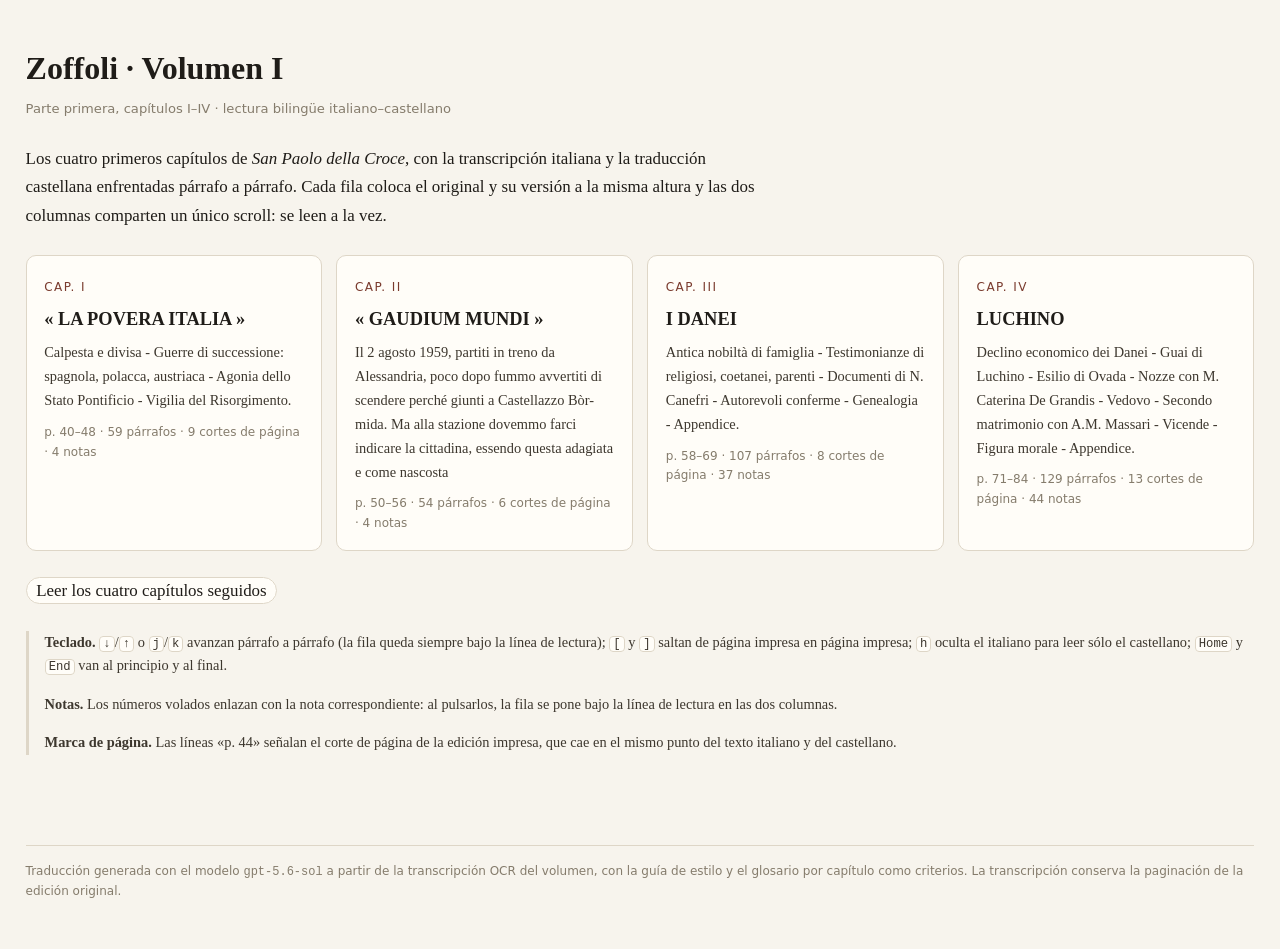
==== index.html @ 3b797a05 "Lectura bilingüe Zoffoli I: cuatro capítulos (sitio generado)" ====
<!DOCTYPE html>
<html lang="es">
<head>
<meta charset="utf-8">
<meta name="viewport" content="width=device-width, initial-scale=1">
<title>Zoffoli · Vol. I — lectura bilingüe</title>
<link rel="stylesheet" href="assets/style.css">
</head>
<body>
<main class="wrap">
<header class="cover">
  <h1>Zoffoli · Volumen I</h1>
  <p class="sub">Parte primera, capítulos I–IV · lectura bilingüe italiano–castellano</p>
  <p class="lead">Los cuatro primeros capítulos de <em>San Paolo della Croce</em>, con la
  transcripción italiana y la traducción castellana enfrentadas párrafo a párrafo. Cada
  fila coloca el original y su versión a la misma altura y las dos columnas comparten un
  único scroll: se leen a la vez.</p>
  <div class="cards">
    <a class="card" href="006_p1_c01_la_povera_italia.html"><span class="num">CAP. I</span><h2>« LA POVERA ITALIA »</h2><p>Calpesta e divisa - Guerre di successione: spagnola, polacca, austriaca - Agonia dello Stato Pontificio - Vigilia del Risorgimento.</p><p class="stats">p. 40–48 · 59 párrafos · 9 cortes de página · 4 notas</p></a><a class="card" href="007_p1_c02_gaudium_mundi.html"><span class="num">CAP. II</span><h2>« GAUDIUM MUNDI »</h2><p>Il 2 agosto 1959, partiti in treno da Alessandria, poco dopo fummo avvertiti di scendere perché giunti a Castellazzo Bòr-mida. Ma alla stazione dovemmo farci indicare la cittadina, essendo questa adagiata e come nascosta</p><p class="stats">p. 50–56 · 54 párrafos · 6 cortes de página · 4 notas</p></a><a class="card" href="008_p1_c03_i_danei.html"><span class="num">CAP. III</span><h2>I DANEI</h2><p>Antica nobiltà di famiglia - Testimonianze di religiosi, coetanei, parenti - Documenti di N. Canefri - Autorevoli conferme - Genealogia - Appendice.</p><p class="stats">p. 58–69 · 107 párrafos · 8 cortes de página · 37 notas</p></a><a class="card" href="009_p1_c04_luchino.html"><span class="num">CAP. IV</span><h2>LUCHINO</h2><p>Declino economico dei Danei - Guai di Luchino - Esilio di Ovada - Nozze con M. Caterina De Grandis - Vedovo - Secondo matrimonio con A.M. Massari - Vicende - Figura morale - Appendice.</p><p class="stats">p. 71–84 · 129 párrafos · 13 cortes de página · 44 notas</p></a>
  </div>
  <p><a class="btn" href="completo.html">Leer los cuatro capítulos seguidos</a></p>
  <div class="howto">
    <p><strong>Teclado.</strong> <code>↓</code>/<code>↑</code> o <code>j</code>/<code>k</code> avanzan
    párrafo a párrafo (la fila queda siempre bajo la línea de lectura); <code>[</code> y
    <code>]</code> saltan de página impresa en página impresa; <code>h</code> oculta el
    italiano para leer sólo el castellano; <code>Home</code> y <code>End</code> van al
    principio y al final.</p>
    <p><strong>Notas.</strong> Los números volados enlazan con la nota correspondiente: al
    pulsarlos, la fila se pone bajo la línea de lectura en las dos columnas.</p>
    <p><strong>Marca de página.</strong> Las líneas «p. 44» señalan el corte de página de
    la edición impresa, que cae en el mismo punto del texto italiano y del castellano.</p>
  </div>
</header>
<footer class="page-foot">
  Traducción generada con el modelo <code>gpt-5.6-sol</code> a partir de la
  transcripción OCR del volumen, con la guía de estilo y el glosario por capítulo como
  criterios. La transcripción conserva la paginación de la edición original.
</footer>
</main>

<script src="assets/app.js"></script>
</body>
</html>
---- assets/style.css ----
/* Lectura bilingüe sincronizada — Zoffoli, Vol. I.
   Cada fila es una rejilla de dos columnas: el párrafo italiano y su traducción
   empiezan siempre a la misma altura, y como todo el documento comparte un único
   flujo de scroll, las dos columnas se siguen sin necesidad de JavaScript. */

:root {
  --ink: #1f1c18;
  --ink-soft: #3d372e;
  --muted: #857c6c;
  --line: #ded6c7;
  --line-soft: #e9e2d4;
  --bg: #f7f4ed;
  --paper: #fffdf8;
  --accent: #7a3b2e;
  --accent-soft: #f7e9e2;
  --mark: #fdf3d9;
  --font-scale: 1;
  /* Suelo tipográfico: el texto de lectura nunca baja de 10 pt, ni con A−. */
  --min-text: 10pt;
  --min-ui: 9pt;
  --col-gap: 2.6rem;
  --measure: 82rem;
  --pad: clamp(0.8rem, 2vw, 1.6rem);
  /* Aire vertical entre párrafos (dentro de la celda y entre filas). */
  --para-gap: 1rem;
  /* Hueco a la izquierda del texto para que la barra de lectura no lo tape. */
  --row-gutter: 0.6rem;
}

* { box-sizing: border-box; }
html { scroll-behavior: smooth; }
body {
  margin: 0;
  background: var(--bg);
  color: var(--ink);
  font-family: Georgia, "Iowan Old Style", "Palatino Linotype", "Times New Roman", serif;
  font-size: max(var(--min-text), calc(1.06rem * var(--font-scale)));
  line-height: 1.66;
  -webkit-text-size-adjust: 100%;
}
a { color: var(--accent); }
.wrap { max-width: var(--measure); margin: 0 auto; padding-left: var(--pad); padding-right: var(--pad); }

/* ------------------------------------------------------------------ barra */
.topbar {
  position: sticky;
  top: 0;
  z-index: 40;
  background: rgba(247, 244, 237, 0.94);
  backdrop-filter: blur(8px);
  border-bottom: 1px solid var(--line);
  font-family: system-ui, -apple-system, "Segoe UI", sans-serif;
  font-size: 0.8rem;
}
.bar {
  display: flex;
  align-items: center;
  gap: 0.5rem;
  flex-wrap: wrap;
  padding-top: 0.4rem;
  padding-bottom: 0.35rem;
}
.brand { font-weight: 600; letter-spacing: 0.02em; margin-right: 0.2rem; }
.brand a { color: inherit; text-decoration: none; }
.bar .spacer { flex: 1 1 auto; }
.btn, .bar select {
  font: inherit;
  color: var(--ink);
  background: var(--paper);
  border: 1px solid var(--line);
  border-radius: 999px;
  padding: 0.2rem 0.6rem;
  cursor: pointer;
  text-decoration: none;
  line-height: 1.5;
}
.btn:hover { border-color: var(--accent); color: var(--accent); }
.btn[aria-pressed="true"] { background: var(--accent-soft); border-color: var(--accent); color: var(--accent); }
.bar select { max-width: 8.5rem; }
.hud {
  color: var(--muted);
  font-variant-numeric: tabular-nums;
  white-space: nowrap;
}
.hud b { color: var(--ink); font-weight: 600; }
.progress { height: 2px; background: transparent; }
.progress i { display: block; height: 100%; width: 0; background: var(--accent); transition: width 0.15s linear; }

.colhead { display: grid; grid-template-columns: minmax(0, 1fr) minmax(0, 1fr); border-top: 1px solid var(--line-soft); }
.colhead .lang { display: block; padding: 0.25rem 0; color: var(--muted); letter-spacing: 0.06em; text-transform: uppercase; font-size: 0.68rem; }
.colhead .src { padding-right: calc(var(--col-gap) / 2); }
.colhead .tgt { padding-left: calc(var(--col-gap) / 2); border-left: 1px solid var(--line-soft); }
.colhead .cur { color: var(--ink); text-transform: none; letter-spacing: 0; font-size: 0.78rem; }
.colhead .cur:empty { display: none; }

/* ------------------------------------------------------------- cabecera cap. */
.chapter { margin: 2.4rem 0 0; }
.chapter-head { text-align: center; border-bottom: 1px solid var(--line); padding-bottom: 1.2rem; margin-bottom: 1.4rem; }
.cap-label { font-family: system-ui, sans-serif; font-size: 0.75rem; letter-spacing: 0.14em; text-transform: uppercase; color: var(--accent); margin: 0 0 0.4rem; }
.cap-title { font-size: 1.6rem; line-height: 1.25; margin: 0 0 0.5rem; }
.cap-meta { font-family: system-ui, sans-serif; font-size: 0.74rem; color: var(--muted); margin: 0.3rem 0 0; }
.cap-meta a { color: var(--accent); }

/* --------------------------------------------------------------- las filas */
.rows { padding-bottom: 1rem; }
.row { display: grid; grid-template-columns: minmax(0, 1fr) minmax(0, 1fr); }
.row.pair {
  scroll-margin-top: 7.5rem;
  /* El hueco a la izquierda deja sitio a la barra de lectura; el margen negativo
     devuelve el texto a su sitio para que siga alineado con la cabecera. */
  padding-left: var(--row-gutter);
  margin-left: calc(-1 * var(--row-gutter));
  margin-bottom: var(--para-gap);
}
.cell { padding: 0.15rem 0; min-width: 0; }
.cell.src { padding-right: calc(var(--col-gap) / 2); border-right: 1px solid var(--line-soft); color: var(--ink-soft); }
.cell.tgt { padding-left: calc(var(--col-gap) / 2); }
.cell > :first-child { margin-top: 0; }
.cell > :last-child { margin-bottom: 0; }
.cell p { margin: 0 0 var(--para-gap); text-align: justify; hyphens: auto; overflow-wrap: break-word; }
.cell.src p { hyphens: auto; }
.cell h1, .cell h2, .cell h3, .cell h4, .cell h5, .cell h6 { line-height: 1.3; margin: 0.2rem 0 0.8rem; }
.cell h1, .cell h2 { font-size: 1.12em; font-variant: small-caps; letter-spacing: 0.03em; text-align: center; }
.cell h3 { font-size: 1.02em; font-variant: small-caps; }
.cell h4, .cell h5, .cell h6 { font-size: 1em; font-style: italic; }
.cell hr { border: none; text-align: center; margin: 0.9rem 0; }
.cell hr::after { content: "* * *"; color: var(--muted); letter-spacing: 0.4em; }

.row.pair:hover { background: rgba(255, 255, 255, 0.7); }
.row.pair.is-cursor { background: var(--paper); box-shadow: inset 3px 0 0 var(--accent); }
.row.pair.is-cursor .cell.src { color: var(--ink); }
.row.pair.flash { animation: flash 1.6s ease-out; }

/* Línea de materias: el primer bloque del capítulo resume su contenido. */
.cell .ch-summary { font-weight: 700; text-align: center; }
@keyframes flash {
  0%, 40% { background: var(--mark); }
  100% { background: transparent; }
}

/* Marca de página impresa: separador a todo lo ancho, a la misma altura que el
   corte de página de las dos columnas. */
.row.page-row {
  display: block;
  margin: 0.5rem calc(-1 * var(--pad)) 0.7rem;
  padding: 0 var(--pad);
  text-align: center;
  border-top: 1px solid var(--line-soft);
  font-family: system-ui, sans-serif;
  font-size: max(var(--min-ui), 0.68rem);
  color: var(--muted);
  letter-spacing: 0.1em;
  scroll-margin-top: 7.5rem;
}
.row.page-row span { background: var(--bg); padding: 0 0.5rem; position: relative; top: -0.62em; }
.pb-inline {
  font-family: system-ui, sans-serif;
  font-size: max(var(--min-ui), 0.62em);
  color: var(--muted);
  border: 1px solid var(--line);
  border-radius: 3px;
  padding: 0 0.25em;
  margin: 0 0.15em;
  white-space: nowrap;
  vertical-align: 0.15em;
}

.cell .orphan { color: var(--muted); }
/* Pie de ilustración de la edición original: la traducción no lo incluye. */
.cell .caption { font-size: max(var(--min-text), 0.94em); }
.cell .caption:not(.orphan) { font-style: italic; }
.tag {
  display: inline-block;
  font-family: system-ui, sans-serif;
  font-size: max(var(--min-ui), 0.58em);
  letter-spacing: 0.06em;
  text-transform: uppercase;
  color: var(--muted);
  background: var(--bg);
  border: 1px solid var(--line);
  border-radius: 3px;
  padding: 0.1em 0.4em;
  margin-right: 0.4em;
  vertical-align: 0.12em;
  white-space: nowrap;
}
.note.note-orphan { color: var(--muted); }

/* ------------------------------------------------------------------- notas */
.note { font-size: max(var(--min-text), 0.86em); line-height: 1.5; color: var(--ink-soft); }
.note p { text-align: left; margin: 0 0 0.5rem; }
.note .note-label {
  font-family: system-ui, sans-serif;
  font-size: max(var(--min-ui), 0.78em);
  color: var(--accent);
  border: 1px solid var(--accent-soft);
  background: var(--accent-soft);
  border-radius: 999px;
  padding: 0 0.4em;
  margin-right: 0.35em;
}
sup.fnref { line-height: 0; position: relative; }
sup.fnref a { text-decoration: none; cursor: help; }
sup.fnref a:hover { text-decoration: underline; }
sup.fnref.missing { color: var(--muted); }

/* Globo con el texto de la nota al pasar el ratón (o al enfocar con el teclado). */
.fn-tip {
  display: none;
  position: absolute;
  bottom: 1.6em;
  left: 50%;
  transform: translateX(-50%);
  width: max-content;
  max-width: min(24rem, 74vw);
  max-height: 60vh;
  overflow: auto;
  padding: 0.5rem 0.7rem;
  background: var(--paper);
  border: 1px solid var(--line);
  border-radius: 8px;
  box-shadow: 0 8px 24px rgba(0, 0, 0, 0.18);
  font-family: Georgia, "Times New Roman", serif;
  font-size: max(var(--min-text), 0.86rem);
  font-weight: normal;
  line-height: 1.45;
  text-align: left;
  white-space: normal;
  color: var(--ink);
  z-index: 30;
}
.fnref:hover .fn-tip,
.fnref:focus-within .fn-tip { display: block; }

/* ------------------------------------------------------------------ índice */
.cover { padding: 2.6rem 0 1rem; }
.cover h1 { font-size: 2rem; margin: 0 0 0.2rem; }
.cover .sub { color: var(--muted); font-family: system-ui, sans-serif; font-size: 0.82rem; margin: 0 0 1.6rem; }
.cover .lead { max-width: 46rem; }
.cards { display: grid; gap: 0.9rem; grid-template-columns: repeat(auto-fit, minmax(18rem, 1fr)); margin: 1.6rem 0; }
.card {
  display: block;
  background: var(--paper);
  border: 1px solid var(--line);
  border-radius: 10px;
  padding: 1rem 1.1rem;
  text-decoration: none;
  color: inherit;
}
.card:hover { border-color: var(--accent); box-shadow: 0 6px 18px rgba(0, 0, 0, 0.06); }
.card .num { font-family: system-ui, sans-serif; font-size: 0.7rem; letter-spacing: 0.12em; text-transform: uppercase; color: var(--accent); }
.card h2 { font-size: 1.15rem; margin: 0.25rem 0 0.4rem; }
.card p { margin: 0; font-size: 0.9rem; color: var(--ink-soft); }
.card .stats { margin-top: 0.6rem; font-family: system-ui, sans-serif; font-size: 0.72rem; color: var(--muted); }
.howto { font-size: 0.9rem; color: var(--ink-soft); border-left: 3px solid var(--line); padding-left: 1rem; margin: 1.6rem 0; }
.howto code { font-size: 0.85em; background: var(--paper); border: 1px solid var(--line); border-radius: 4px; padding: 0 0.25em; }
.pager {
  display: flex;
  gap: 0.5rem;
  justify-content: space-between;
  align-items: center;
  max-width: 46rem;
  margin: 2.4rem auto 1rem;
  font-family: system-ui, sans-serif;
  font-size: 0.8rem;
}
.pager a { text-decoration: none; }

footer.page-foot {
  border-top: 1px solid var(--line);
  margin-top: 3rem;
  padding: 1rem 0 3rem;
  font-family: system-ui, sans-serif;
  font-size: 0.74rem;
  color: var(--muted);
}

/* Suelo de 9 pt para la interfaz y los textos auxiliares. */
.cap-meta, .colhead .lang, footer.page-foot,
.card .num, .card .stats { font-size: max(var(--min-ui), 0.74rem); }

/* ---------------------------------------------------------------- modos */
body.hide-src .cell.src,
body.hide-src .colhead .src { display: none; }
body.hide-src .row.pair,
body.hide-src .colhead { grid-template-columns: minmax(0, 1fr); }
body.hide-src .cell.tgt { padding-left: 0; }
body.hide-src .row.pair { max-width: 46rem; margin: 0 auto var(--para-gap); }

@media (max-width: 60rem) {
  :root { --col-gap: 0rem; }
  .row.pair, .colhead { grid-template-columns: minmax(0, 1fr); }
  .cell.src { border-right: none; padding-right: 0; color: var(--muted); font-size: 0.95em; }
  .cell.tgt { padding-left: 0; border-top: 1px dotted var(--line); padding-top: 0.4rem; }
  .colhead { display: none; }
  .cell p:last-child { margin-bottom: 0.9rem; }
}

@media print {
  .topbar { display: none; }
  body { background: #fff; font-size: 10.5pt; }
  .row.page-row { border-top-color: #ccc; }
  .row.pair { break-inside: avoid; }
  a { color: inherit; text-decoration: none; }
}
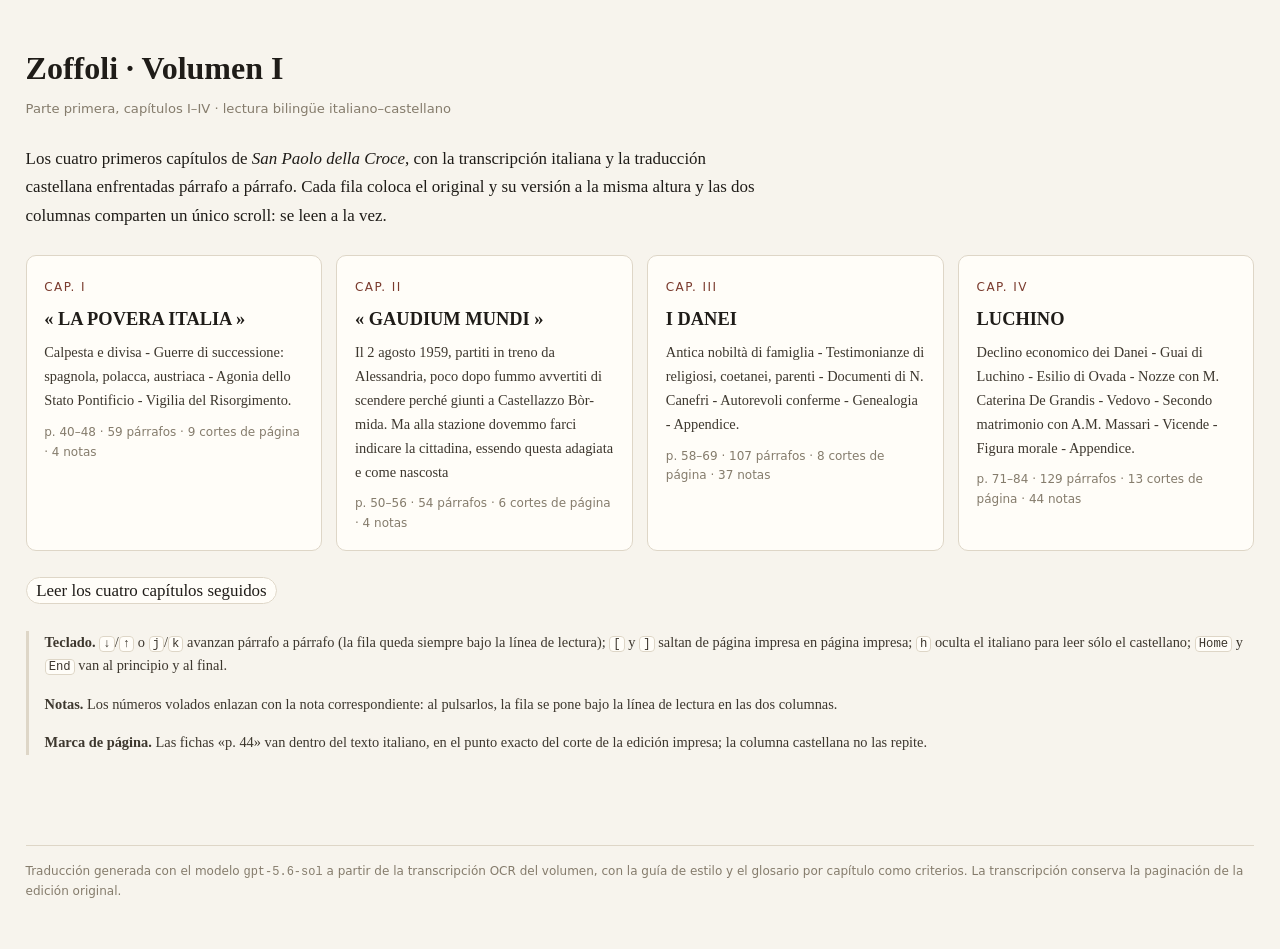
==== commit 5994f8af: "Los números de página pasan al texto italiano como fichas; la columna castellana no los muestra" ====
--- a/index.html
+++ b/index.html
@@ -27,8 +27,9 @@
     principio y al final.</p>
     <p><strong>Notas.</strong> Los números volados enlazan con la nota correspondiente: al
     pulsarlos, la fila se pone bajo la línea de lectura en las dos columnas.</p>
-    <p><strong>Marca de página.</strong> Las líneas «p. 44» señalan el corte de página de
-    la edición impresa, que cae en el mismo punto del texto italiano y del castellano.</p>
+    <p><strong>Marca de página.</strong> Las fichas «p. 44» van dentro del texto italiano,
+    en el punto exacto del corte de la edición impresa; la columna castellana no las
+    repite.</p>
   </div>
 </header>
 <footer class="page-foot">
--- a/assets/style.css
+++ b/assets/style.css
@@ -138,21 +138,8 @@
   100% { background: transparent; }
 }
 
-/* Marca de página impresa: separador a todo lo ancho, a la misma altura que el
-   corte de página de las dos columnas. */
-.row.page-row {
-  display: block;
-  margin: 0.5rem calc(-1 * var(--pad)) 0.7rem;
-  padding: 0 var(--pad);
-  text-align: center;
-  border-top: 1px solid var(--line-soft);
-  font-family: system-ui, sans-serif;
-  font-size: max(var(--min-ui), 0.68rem);
-  color: var(--muted);
-  letter-spacing: 0.1em;
-  scroll-margin-top: 7.5rem;
-}
-.row.page-row span { background: var(--bg); padding: 0 0.5rem; position: relative; top: -0.62em; }
+/* Marca de página impresa: ficha dentro del texto italiano, en el punto del corte.
+   La columna castellana no la lleva. */
 .pb-inline {
   font-family: system-ui, sans-serif;
   font-size: max(var(--min-ui), 0.62em);
@@ -299,7 +286,6 @@
 @media print {
   .topbar { display: none; }
   body { background: #fff; font-size: 10.5pt; }
-  .row.page-row { border-top-color: #ccc; }
   .row.pair { break-inside: avoid; }
   a { color: inherit; text-decoration: none; }
 }
